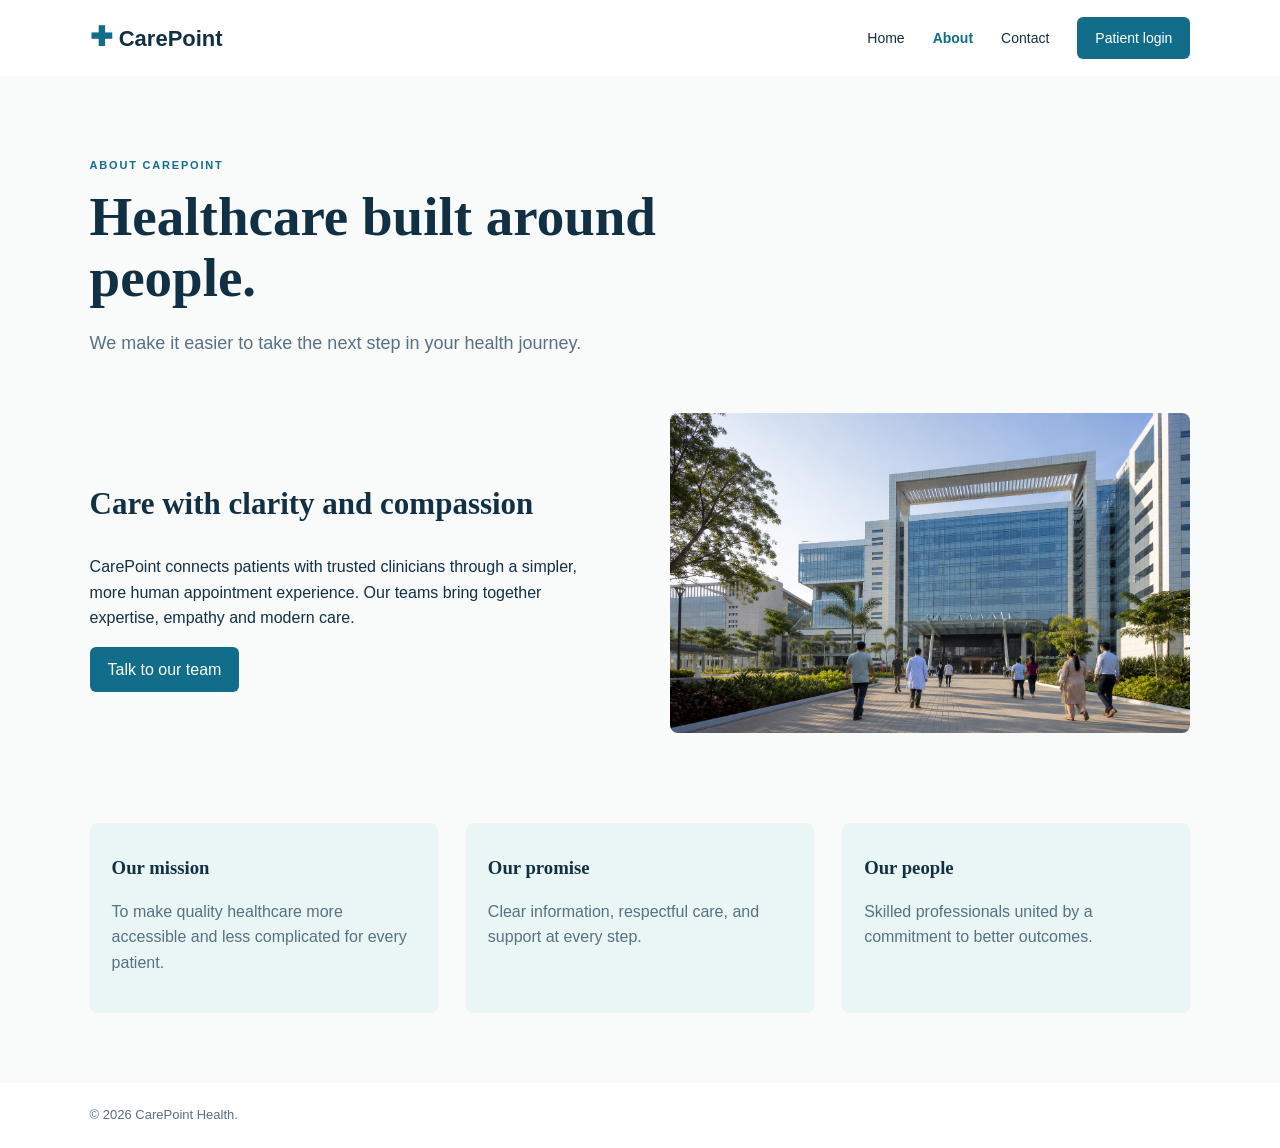
==== about.html @ 1382fa87 "this all login, dashaboard and landing" ====
<!doctype html><html lang="en"><head><meta charset="utf-8"><meta name="viewport" content="width=device-width,initial-scale=1"><title>About CarePoint</title><link rel="stylesheet" href="css/style.css"><link rel="stylesheet" href="css/about.css"></head><body><header><a class="brand" href="index.html"><span>✚</span> CarePoint</a><nav><a href="index.html">Home</a><a class="active" href="about.html">About</a><a href="contact.html">Contact</a><a class="nav-login" href="login.html">Patient login</a></nav><button class="menu">☰</button></header><main class="page"><p class="eyebrow">ABOUT CAREPOINT</p><h1>Healthcare built around people.</h1><p class="lead">We make it easier to take the next step in your health journey.</p><section class="split"><div><h2>Care with clarity and compassion</h2><p>CarePoint connects patients with trusted clinicians through a simpler, more human appointment experience. Our teams bring together expertise, empathy and modern care.</p><a class="button" href="contact.html">Talk to our team</a></div><img src="images/hospital.jpg" alt="Modern hospital"></section><section class="values"><article><h3>Our mission</h3><p>To make quality healthcare more accessible and less complicated for every patient.</p></article><article><h3>Our promise</h3><p>Clear information, respectful care, and support at every step.</p></article><article><h3>Our people</h3><p>Skilled professionals united by a commitment to better outcomes.</p></article></section></main><footer>© 2026 CarePoint Health.</footer><script src="js/about.js"></script><script src="js/script.js"></script></body></html>
---- css/style.css ----
:root{--ink:#123044;--blue:#126d8b;--aqua:#e8f5f5;--muted:#587080;--cream:#f8fbfa}*{box-sizing:border-box}body{margin:0;font:16px/1.6 Arial,sans-serif;color:var(--ink);background:var(--cream)}header{height:76px;display:flex;align-items:center;justify-content:space-between;padding:0 7%;background:#fff}.brand{font-weight:800;font-size:22px;color:var(--ink);text-decoration:none}.brand span{color:var(--blue);font-size:27px}nav{display:flex;align-items:center;gap:28px}nav a{color:var(--ink);text-decoration:none;font-size:14px}.active{font-weight:bold;color:var(--blue)}.nav-login,.button{background:var(--blue);color:#fff!important;padding:10px 18px;border-radius:6px}.menu{display:none;border:0;background:none;font-size:22px}.hero{min-height:510px;padding:80px 7%;display:grid;grid-template-columns:1.05fr .95fr;gap:50px;align-items:center;background:#eaf6f6}.eyebrow{letter-spacing:1.8px;font-size:11px;font-weight:bold;color:var(--blue)}h1{font-family:Georgia,serif;font-size:55px;line-height:1.12;margin:10px 0 20px}.lead{max-width:560px;color:var(--muted);font-size:18px}.actions{margin-top:30px;display:flex;gap:24px;align-items:center}.button{border:0;font:inherit;text-decoration:none;display:inline-block;cursor:pointer}.button b{margin-left:12px}.text-link{color:var(--blue);font-weight:bold}.hero-image{position:relative}.hero-image img{width:100%;height:400px;object-fit:cover;border-radius:8px}.availability{position:absolute;bottom:-20px;left:-30px;background:#fff;padding:14px 18px;display:flex;gap:10px;border-radius:6px;box-shadow:0 10px 28px #12304422}.availability span{color:#2ba879;font-weight:bold}.availability small{display:block;color:var(--muted)}.features,.values{display:grid;grid-template-columns:repeat(3,1fr);gap:28px;padding:65px 7%;background:#fff}.features article{padding:12px}.features i{font-size:27px;color:var(--blue);font-style:normal}.features h2,.values h3{font-family:Georgia,serif;margin:8px 0}.features p,.values p{color:var(--muted)}footer{padding:22px 7%;font-size:13px;color:var(--muted);background:#fff}.page{padding:70px 7%;min-height:calc(100vh - 130px)}.page>h1{max-width:700px}.split{display:grid;grid-template-columns:1fr 1fr;gap:60px;align-items:center;margin-top:55px}.split h2{font-family:Georgia,serif;font-size:31px}.split img{width:100%;height:320px;object-fit:cover;border-radius:8px}.values{padding:55px 0 0;background:transparent}.hidden{display:none}@media(max-width:700px){header{padding:0 5%}nav{display:none}.menu{display:block}.hero{padding:55px 6%;display:block}.hero h1,h1{font-size:40px}.hero-image{margin-top:45px}.features,.values,.split{grid-template-columns:1fr}.features{padding:35px 6%}.split{gap:25px}.page{padding:50px 6%}.availability{left:10px}.menu.open+nav{display:flex;position:absolute;top:76px;left:0;right:0;padding:20px;background:#fff;flex-direction:column;z-index:2}}
---- css/about.css ----
.values{margin-top:35px}.values article{padding:22px;background:#eaf6f6;border-radius:7px}
.values{margin-top:35px}.values article{padding:22px;background:#eaf6f6;border-radius:7px}
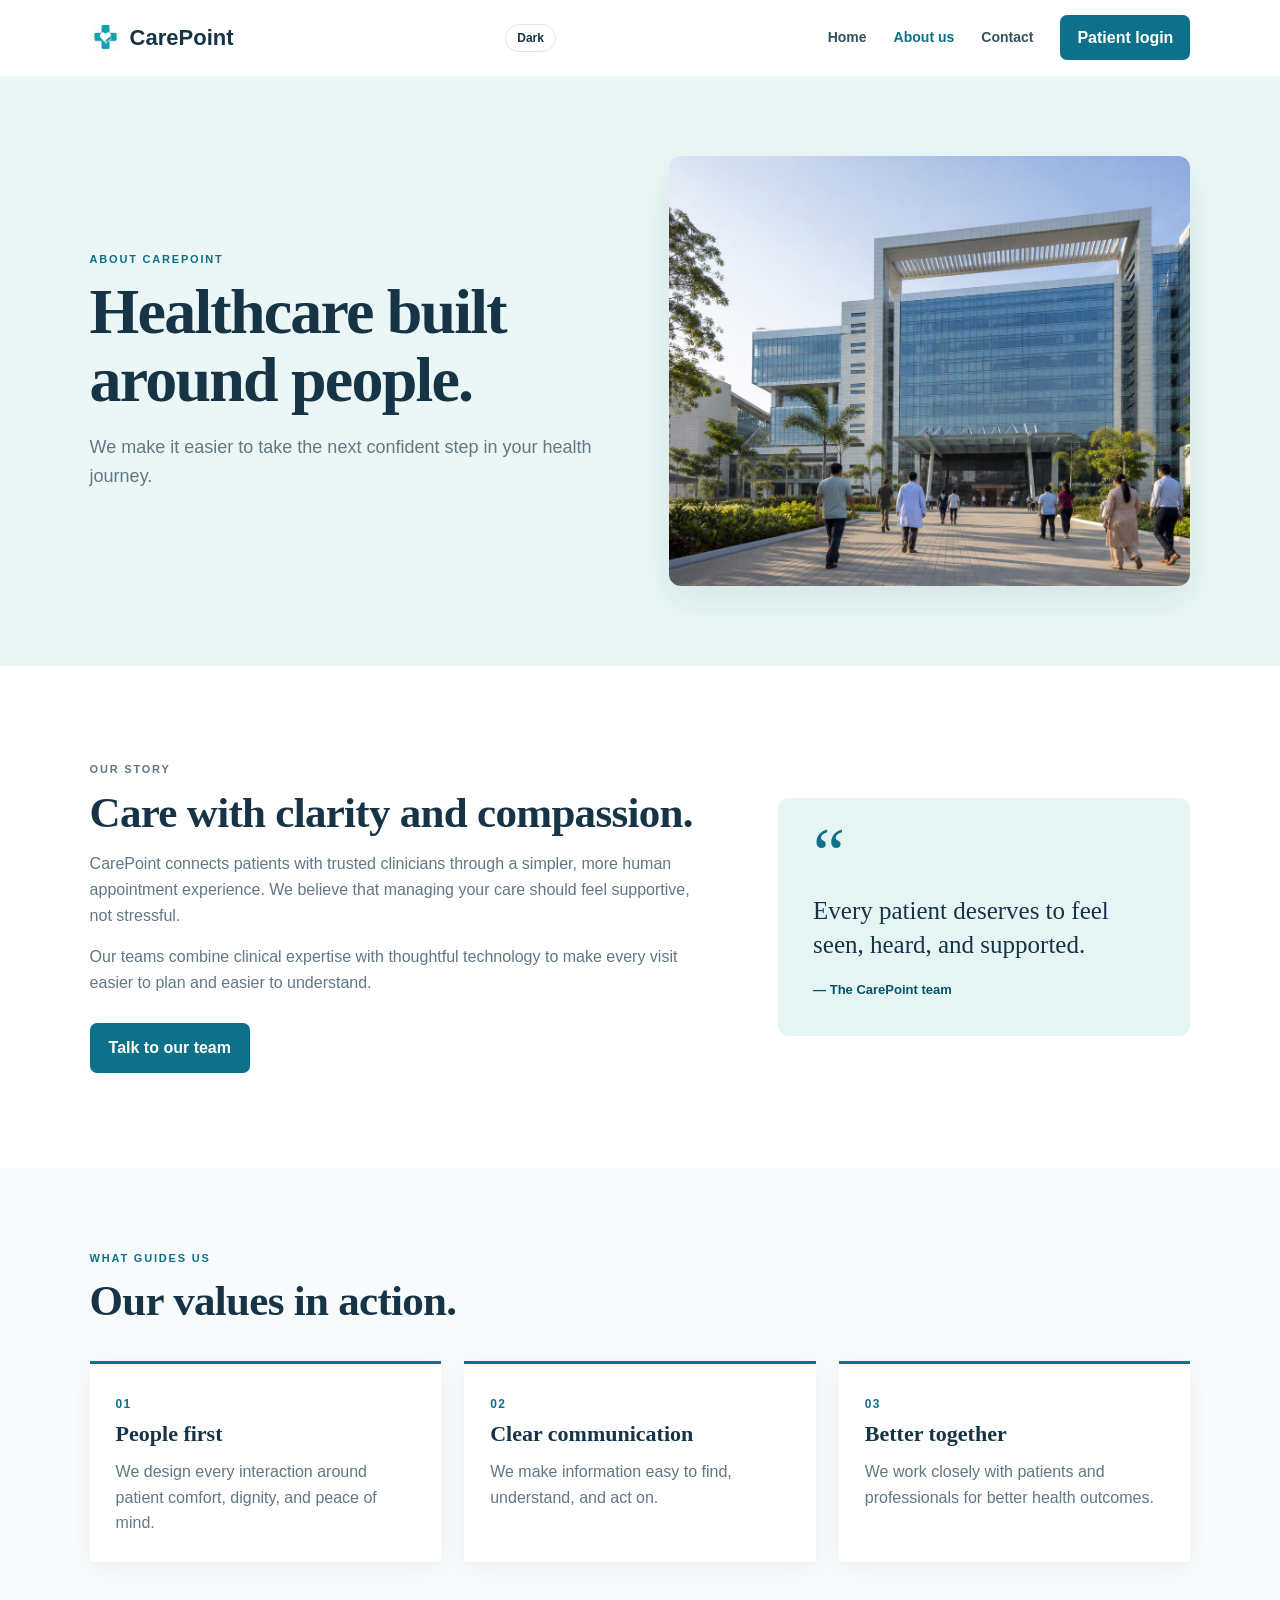
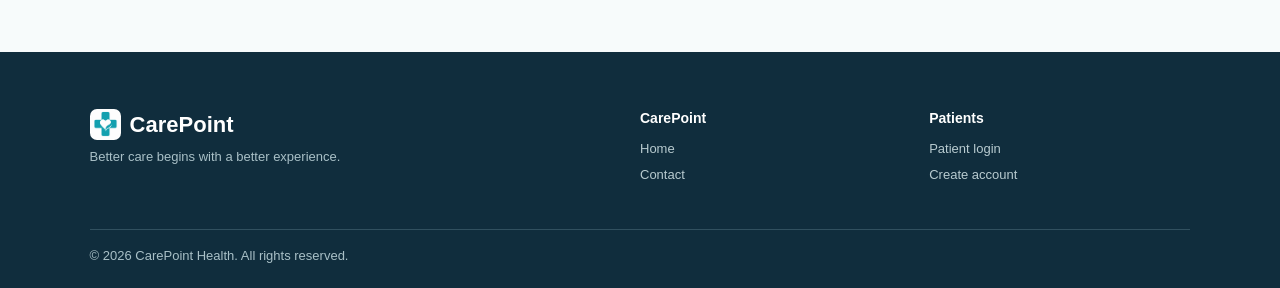
==== commit 9edff859: "logo" ====
--- a/about.html
+++ b/about.html
@@ -1 +1,104 @@
-<!doctype html><html lang="en"><head><meta charset="utf-8"><meta name="viewport" content="width=device-width,initial-scale=1"><title>About CarePoint</title><link rel="stylesheet" href="css/style.css"><link rel="stylesheet" href="css/about.css"></head><body><header><a class="brand" href="index.html"><span>✚</span> CarePoint</a><nav><a href="index.html">Home</a><a class="active" href="about.html">About</a><a href="contact.html">Contact</a><a class="nav-login" href="login.html">Patient login</a></nav><button class="menu">☰</button></header><main class="page"><p class="eyebrow">ABOUT CAREPOINT</p><h1>Healthcare built around people.</h1><p class="lead">We make it easier to take the next step in your health journey.</p><section class="split"><div><h2>Care with clarity and compassion</h2><p>CarePoint connects patients with trusted clinicians through a simpler, more human appointment experience. Our teams bring together expertise, empathy and modern care.</p><a class="button" href="contact.html">Talk to our team</a></div><img src="images/hospital.jpg" alt="Modern hospital"></section><section class="values"><article><h3>Our mission</h3><p>To make quality healthcare more accessible and less complicated for every patient.</p></article><article><h3>Our promise</h3><p>Clear information, respectful care, and support at every step.</p></article><article><h3>Our people</h3><p>Skilled professionals united by a commitment to better outcomes.</p></article></section></main><footer>© 2026 CarePoint Health.</footer><script src="js/about.js"></script><script src="js/script.js"></script></body></html>
+<!doctype html>
+<html lang="en">
+<head>
+<meta charset="utf-8">
+<meta name="viewport" content="width=device-width, initial-scale=1">
+<meta name="description" content="Learn about CarePoint Health.">
+<title>About us | CarePoint Health</title>
+<link rel="stylesheet" href="css/style.css">
+<link rel="stylesheet" href="css/about.css">
+</head>
+<body>
+<header class="site-header">
+<a class="brand" href="index.html">
+<img src="images/logo.png" alt="">
+<span>CarePoint</span>
+</a>
+<button class="menu" type="button" aria-expanded="false" aria-controls="site-navigation">
+<span>
+</span>
+<span>
+</span>
+<span>
+</span>
+</button>
+<nav id="site-navigation">
+<a href="index.html">Home</a>
+<a class="active" href="about.html">About us</a>
+<a href="contact.html">Contact</a>
+<a class="nav-login" href="login.html">Patient login</a>
+</nav>
+</header>
+<main>
+<section class="about-hero section-pad">
+<div>
+<p class="eyebrow">ABOUT CAREPOINT</p>
+<h1>Healthcare built<br>around people.</h1>
+<p class="lead">We make it easier to take the next confident step in your health journey.</p>
+</div>
+<img src="images/hospital.jpg" alt="CarePoint hospital exterior">
+</section>
+<section class="story section-pad">
+<div>
+<p class="eyebrow">OUR STORY</p>
+<h2>Care with clarity and compassion.</h2>
+<p>CarePoint connects patients with trusted clinicians through a simpler, more human appointment experience. We believe that managing your care should feel supportive, not stressful.</p>
+<p>Our teams combine clinical expertise with thoughtful technology to make every visit easier to plan and easier to understand.</p>
+<a class="button" href="contact.html">Talk to our team</a>
+</div>
+<aside>
+<div class="quote-mark">“</div>
+<blockquote>Every patient deserves to feel seen, heard, and supported.</blockquote>
+<p>— The CarePoint team</p>
+</aside>
+</section>
+<section class="values-wrap section-pad">
+<div class="section-heading">
+<p class="eyebrow">WHAT GUIDES US</p>
+<h2>Our values in action.</h2>
+</div>
+<div class="values">
+<article>
+<span>01</span>
+<h3>People first</h3>
+<p>We design every interaction around patient comfort, dignity, and peace of mind.</p>
+</article>
+<article>
+<span>02</span>
+<h3>Clear communication</h3>
+<p>We make information easy to find, understand, and act on.</p>
+</article>
+<article>
+<span>03</span>
+<h3>Better together</h3>
+<p>We work closely with patients and professionals for better health outcomes.</p>
+</article>
+</div>
+</section>
+</main>
+<footer class="site-footer">
+<div>
+<a class="brand" href="index.html">
+<img src="images/logo.png" alt="">
+<span>CarePoint</span>
+</a>
+<p>Better care begins with a better experience.</p>
+</div>
+<div>
+<h4>CarePoint</h4>
+<a href="index.html">Home</a>
+<a href="contact.html">Contact</a>
+</div>
+<div>
+<h4>Patients</h4>
+<a href="login.html">Patient login</a>
+<a href="login.html#register">Create account</a>
+</div>
+<p class="copyright">© 2026 CarePoint Health. All rights reserved.</p>
+</footer>
+<script src="js/script.js">
+</script>
+<script src="js/about.js">
+</script>
+</body>
+</html>
--- a/css/style.css
+++ b/css/style.css
@@ -1 +1,407 @@
-:root{--ink:#123044;--blue:#126d8b;--aqua:#e8f5f5;--muted:#587080;--cream:#f8fbfa}*{box-sizing:border-box}body{margin:0;font:16px/1.6 Arial,sans-serif;color:var(--ink);background:var(--cream)}header{height:76px;display:flex;align-items:center;justify-content:space-between;padding:0 7%;background:#fff}.brand{font-weight:800;font-size:22px;color:var(--ink);text-decoration:none}.brand span{color:var(--blue);font-size:27px}nav{display:flex;align-items:center;gap:28px}nav a{color:var(--ink);text-decoration:none;font-size:14px}.active{font-weight:bold;color:var(--blue)}.nav-login,.button{background:var(--blue);color:#fff!important;padding:10px 18px;border-radius:6px}.menu{display:none;border:0;background:none;font-size:22px}.hero{min-height:510px;padding:80px 7%;display:grid;grid-template-columns:1.05fr .95fr;gap:50px;align-items:center;background:#eaf6f6}.eyebrow{letter-spacing:1.8px;font-size:11px;font-weight:bold;color:var(--blue)}h1{font-family:Georgia,serif;font-size:55px;line-height:1.12;margin:10px 0 20px}.lead{max-width:560px;color:var(--muted);font-size:18px}.actions{margin-top:30px;display:flex;gap:24px;align-items:center}.button{border:0;font:inherit;text-decoration:none;display:inline-block;cursor:pointer}.button b{margin-left:12px}.text-link{color:var(--blue);font-weight:bold}.hero-image{position:relative}.hero-image img{width:100%;height:400px;object-fit:cover;border-radius:8px}.availability{position:absolute;bottom:-20px;left:-30px;background:#fff;padding:14px 18px;display:flex;gap:10px;border-radius:6px;box-shadow:0 10px 28px #12304422}.availability span{color:#2ba879;font-weight:bold}.availability small{display:block;color:var(--muted)}.features,.values{display:grid;grid-template-columns:repeat(3,1fr);gap:28px;padding:65px 7%;background:#fff}.features article{padding:12px}.features i{font-size:27px;color:var(--blue);font-style:normal}.features h2,.values h3{font-family:Georgia,serif;margin:8px 0}.features p,.values p{color:var(--muted)}footer{padding:22px 7%;font-size:13px;color:var(--muted);background:#fff}.page{padding:70px 7%;min-height:calc(100vh - 130px)}.page>h1{max-width:700px}.split{display:grid;grid-template-columns:1fr 1fr;gap:60px;align-items:center;margin-top:55px}.split h2{font-family:Georgia,serif;font-size:31px}.split img{width:100%;height:320px;object-fit:cover;border-radius:8px}.values{padding:55px 0 0;background:transparent}.hidden{display:none}@media(max-width:700px){header{padding:0 5%}nav{display:none}.menu{display:block}.hero{padding:55px 6%;display:block}.hero h1,h1{font-size:40px}.hero-image{margin-top:45px}.features,.values,.split{grid-template-columns:1fr}.features{padding:35px 6%}.split{gap:25px}.page{padding:50px 6%}.availability{left:10px}.menu.open+nav{display:flex;position:absolute;top:76px;left:0;right:0;padding:20px;background:#fff;flex-direction:column;z-index:2}}
+:root { --ink:#173447;
+--brand:#0d7289;
+--brand-dark:#07546a;
+--accent:#e4f5f4;
+--surface:#fff;
+--page:#f7fbfb;
+--muted:#607784;
+--line:#dce9ea;
+--success:#217c5a;
+--shadow:0 15px 40px rgba(20, 63, 76, .1);
+}
+* { box-sizing:border-box;
+}
+html { scroll-behavior:smooth;
+}
+body { margin:0;
+color:var(--ink);
+background:var(--page);
+font-family:Arial, Helvetica, sans-serif;
+line-height:1.6;
+}
+img { display:block;
+max-width:100%;
+}
+a { color:inherit;
+}
+.section-pad { padding-left:max(7%, 30px);
+padding-right:max(7%, 30px);
+}
+.site-header { position:sticky;
+top:0;
+z-index:20;
+min-height:76px;
+padding:0 max(7%, 30px);
+display:flex;
+align-items:center;
+justify-content:space-between;
+background:rgba(255,255,255,.96);
+border-bottom:1px solid transparent;
+backdrop-filter:blur(12px);
+}
+.site-header.scrolled { border-color:var(--line);
+box-shadow:0 4px 18px rgba(20,63,76,.06);
+}
+.brand { display:inline-flex;
+align-items:center;
+gap:9px;
+color:var(--ink);
+font-size:22px;
+font-weight:800;
+text-decoration:none;
+white-space:nowrap;
+}
+.brand img { width:31px;
+height:31px;
+object-fit:contain;
+border-radius:7px;
+}
+.theme-toggle { border:1px solid var(--line); border-radius:18px; padding:6px 11px; background:var(--surface); color:var(--ink); font-size:12px; font-weight:bold; cursor:pointer; }
+.theme-toggle:hover { border-color:var(--brand); color:var(--brand); }
+nav { display:flex;
+align-items:center;
+gap:27px;
+}
+nav a { color:#36515e;
+font-size:14px;
+font-weight:600;
+text-decoration:none;
+}
+nav a:hover, nav .active { color:var(--brand);
+}
+.nav-login, .button { display:inline-flex;
+align-items:center;
+justify-content:center;
+gap:12px;
+border:0;
+border-radius:7px;
+padding:12px 19px;
+color:#fff !important;
+background:var(--brand);
+font:inherit;
+font-weight:700;
+text-decoration:none;
+cursor:pointer;
+transition:background .2s, transform .2s;
+}
+.nav-login { padding:10px 17px;
+}
+.button:hover { background:var(--brand-dark);
+transform:translateY(-2px);
+}
+.button-light { color:var(--brand) !important;
+background:#fff;
+}
+.button-light:hover { background:#effbfa;
+}
+.menu { display:none;
+width:42px;
+border:0;
+padding:10px;
+background:none;
+cursor:pointer;
+}
+.menu span { display:block;
+height:2px;
+margin:5px 0;
+background:var(--ink);
+transition:.2s;
+}
+.hero { display:grid;
+grid-template-columns:1.03fr .97fr;
+gap:62px;
+align-items:center;
+min-height:580px;
+padding-top:76px;
+padding-bottom:78px;
+background:linear-gradient(115deg,#effbfb 0%,#e5f5f5 100%);
+}
+.eyebrow { margin:0 0 9px;
+color:var(--brand);
+font-size:11px;
+font-weight:800;
+letter-spacing:1.8px;
+}
+h1,h2,h3,h4,p { margin-top:0;
+}
+h1,h2,h3 { font-family:Georgia, 'Times New Roman', serif;
+}
+h1 { margin-bottom:19px;
+font-size:clamp(42px,5vw,65px);
+line-height:1.07;
+letter-spacing:-1.8px;
+}
+h2 { margin-bottom:13px;
+font-size:clamp(30px,3.5vw,43px);
+line-height:1.18;
+letter-spacing:-.7px;
+}
+h3 { margin-bottom:8px;
+font-size:22px;
+}
+.lead { max-width:570px;
+margin-bottom:0;
+color:var(--muted);
+font-size:18px;
+}
+.actions { display:flex;
+flex-wrap:wrap;
+gap:26px;
+align-items:center;
+margin-top:31px;
+}
+.text-link { color:var(--brand);
+font-size:14px;
+font-weight:800;
+text-underline-offset:5px;
+}
+.hero-trust { display:flex;
+flex-wrap:wrap;
+gap:22px;
+margin:28px 0 0;
+padding:0;
+color:#40606c;
+font-size:13px;
+font-weight:700;
+list-style:none;
+}
+.hero-image { position:relative;
+}
+.hero-image>img { width:100%;
+height:425px;
+object-fit:cover;
+border-radius:12px;
+box-shadow:var(--shadow);
+}
+.availability { position:absolute;
+left:-26px;
+bottom:-23px;
+display:flex;
+gap:11px;
+max-width:290px;
+padding:15px 18px;
+background:#fff;
+border-radius:8px;
+box-shadow:var(--shadow);
+font-size:13px;
+}
+.availability b { display:block;
+}
+.availability small { color:var(--muted);
+}
+.availability-icon { color:var(--success);
+font-weight:900;
+font-size:18px;
+}
+.stats { display:grid;
+grid-template-columns:repeat(4,1fr);
+gap:25px;
+padding-top:34px;
+padding-bottom:34px;
+background:var(--brand-dark);
+color:#fff;
+text-align:center;
+}
+.stats div { border-right:1px solid rgba(255,255,255,.22);
+}
+.stats div:last-child { border:0;
+}
+.stats strong,.stats span { display:block;
+}
+.stats strong { font-family:Georgia,serif;
+font-size:31px;
+}
+.stats span { font-size:13px;
+color:#d3eeee;
+}
+.section-heading { max-width:640px;
+margin-bottom:34px;
+}
+.section-heading>p:last-child { color:var(--muted);
+}
+#services { padding-top:86px;
+padding-bottom:86px;
+background:#fff;
+}
+.feature-grid,.doctor-grid,.values { display:grid;
+grid-template-columns:repeat(3,1fr);
+gap:23px;
+}
+.card { padding:29px;
+border:1px solid var(--line);
+border-radius:10px;
+background:#fff;
+transition:transform .2s,box-shadow .2s;
+}
+.card:hover { transform:translateY(-5px);
+box-shadow:var(--shadow);
+}
+.card p { min-height:77px;
+color:var(--muted);
+}
+.card a { color:var(--brand);
+font-size:14px;
+font-weight:bold;
+text-decoration:none;
+}
+.icon { display:grid;
+width:44px;
+height:44px;
+place-items:center;
+margin-bottom:18px;
+color:var(--brand);
+background:var(--accent);
+border-radius:9px;
+font-size:25px;
+}
+.doctor-section { padding-top:86px;
+padding-bottom:86px;
+}
+.doctor-card { overflow:hidden;
+border-radius:10px;
+background:#fff;
+box-shadow:0 7px 25px rgba(20,63,76,.08);
+}
+.doctor-card img { width:100%;
+height:280px;
+object-fit:cover;
+object-position:center top;
+}
+.doctor-card:nth-child(2) img { object-position:center 24%; }
+.doctor-card div { padding:19px;
+}
+.doctor-card p { margin-bottom:3px;
+color:var(--brand);
+font-size:10px;
+font-weight:bold;
+letter-spacing:1px;
+}
+.doctor-card h3 { margin-bottom:1px;
+font-size:21px;
+}
+.doctor-card span { color:var(--muted);
+font-size:13px;
+}
+.cta { display:flex;
+align-items:center;
+justify-content:space-between;
+gap:30px;
+padding-top:70px;
+padding-bottom:70px;
+background:var(--brand);
+color:#fff;
+}
+.cta .eyebrow { color:#c8efee;
+}
+.cta h2 { margin-bottom:0;
+}
+.site-footer { display:grid;
+grid-template-columns:2fr 1fr 1fr;
+gap:28px;
+padding:55px max(7%,30px) 21px;
+background:#102d3d;
+color:#e3f0f0;
+}
+.site-footer .brand { color:#fff;
+}
+.site-footer p { color:#a9c0c7;
+font-size:13px;
+}
+.site-footer h4 { margin:0 0 10px;
+color:#fff;
+font-size:14px;
+}
+.site-footer a:not(.brand) { display:block;
+margin:5px 0;
+color:#b8cbd0;
+font-size:13px;
+text-decoration:none;
+}
+.site-footer a:not(.brand):hover { color:#fff;
+}
+.site-footer .copyright { grid-column:1/-1;
+padding-top:16px;
+margin:10px 0 0;
+border-top:1px solid #31505f;
+}
+.form-status { min-height:24px;
+margin:14px 0 0;
+color:var(--success);
+font-size:14px;
+font-weight:700;
+}
+.form-status.error { color:#b33b3b;
+}
+@media (max-width:800px) { .site-header { min-height:68px;
+}
+.menu { display:block;
+}
+nav { position:absolute;
+top:68px;
+left:0;
+right:0;
+display:none;
+flex-direction:column;
+align-items:stretch;
+gap:0;
+padding:13px max(7%,30px) 20px;
+border-bottom:1px solid var(--line);
+background:#fff;
+}
+nav.open { display:flex;
+}
+nav a { padding:10px 0;
+}
+.nav-login { margin-top:8px;
+text-align:center;
+}
+.hero { grid-template-columns:1fr;
+gap:39px;
+min-height:auto;
+padding-top:58px;
+}
+.hero-image>img { height:350px;
+}
+.availability { left:10px;
+}
+.stats { grid-template-columns:repeat(2,1fr);
+}
+.stats div:nth-child(2) { border-right:0;
+}
+.stats div:nth-child(-n+2) { border-bottom:1px solid rgba(255,255,255,.22);
+padding-bottom:16px;
+}
+.feature-grid,.doctor-grid,.values { grid-template-columns:1fr;
+}
+.card p { min-height:auto;
+}
+.cta { align-items:flex-start;
+flex-direction:column;
+}
+.site-footer { grid-template-columns:1fr 1fr;
+}
+.site-footer>div:first-child { grid-column:1/-1;
+}
+}
+@media (max-width:480px) { .section-pad { padding-left:22px;
+padding-right:22px;
+}
+.dark-mode { --ink:#e7f4f5; --brand:#50bdca; --brand-dark:#123f50; --accent:#193e4a; --surface:#163340; --page:#102733; --muted:#b3cbd0; --line:#315361; background:var(--page); color:var(--ink); }
+.dark-mode .site-header, .dark-mode .card, .dark-mode .doctor-card, .dark-mode .contact-form, .dark-mode .auth-panel, .dark-mode .appointment-list, .dark-mode .portal-summary article { background:var(--surface); }
+.dark-mode .hero, .dark-mode .about-hero, .dark-mode .contact-hero, .dark-mode .booking-panel { background:#173b47; }
+.dark-mode .site-footer { background:#091d27; }
+.dark-mode input, .dark-mode select, .dark-mode textarea { background:#0f2a35; color:var(--ink); border-color:var(--line); }
+.hero { padding-top:45px;
+padding-bottom:55px;
+}
+.hero-image>img { height:290px;
+}
+.stats strong { font-size:25px;
+}
+.stats { gap:15px;
+}
+.site-footer { grid-template-columns:1fr;
+}
+.site-footer>div:first-child { grid-column:auto;
+}
+}
--- a/css/about.css
+++ b/css/about.css
@@ -1,2 +1,72 @@
-.values{margin-top:35px}.values article{padding:22px;background:#eaf6f6;border-radius:7px}
-.values{margin-top:35px}.values article{padding:22px;background:#eaf6f6;border-radius:7px}
+.about-hero { display:grid;
+grid-template-columns:1fr 1fr;
+gap:58px;
+align-items:center;
+padding-top:80px;
+padding-bottom:80px;
+background:#eaf7f6;
+}
+.about-hero img { width:100%;
+min-height:350px;
+height:430px;
+object-fit:cover;
+border-radius:12px;
+box-shadow:var(--shadow);
+}
+.story { display:grid;
+grid-template-columns:1.2fr .8fr;
+gap:70px;
+align-items:center;
+padding-top:95px;
+padding-bottom:95px;
+background:#fff;
+}
+.story p { max-width:630px;
+color:var(--muted);
+}
+.story .button { margin-top:12px;
+}
+.story aside { padding:35px;
+border-radius:11px;
+background:var(--accent);
+}
+.quote-mark { color:var(--brand);
+font-family:Georgia,serif;
+font-size:72px;
+line-height:.6;
+}
+.story blockquote { margin:18px 0;
+font-family:Georgia,serif;
+font-size:25px;
+line-height:1.35;
+}
+.story aside p { margin:0;
+color:var(--brand-dark);
+font-size:13px;
+font-weight:bold;
+}
+.values-wrap { padding-top:82px;
+padding-bottom:90px;
+}
+.values article { padding:26px;
+border-top:3px solid var(--brand);
+background:#fff;
+box-shadow:0 5px 20px rgba(20,63,76,.06);
+}
+.values span { color:var(--brand);
+font-size:12px;
+font-weight:bold;
+letter-spacing:1.3px;
+}
+.values p { margin-bottom:0;
+color:var(--muted);
+}
+@media(max-width:800px){.about-hero,.story{grid-template-columns:1fr;
+gap:35px}
+.about-hero{padding-top:56px;
+padding-bottom:56px}
+.story{padding-top:65px;
+padding-bottom:65px}
+.about-hero img{height:300px;
+min-height:0}
+}
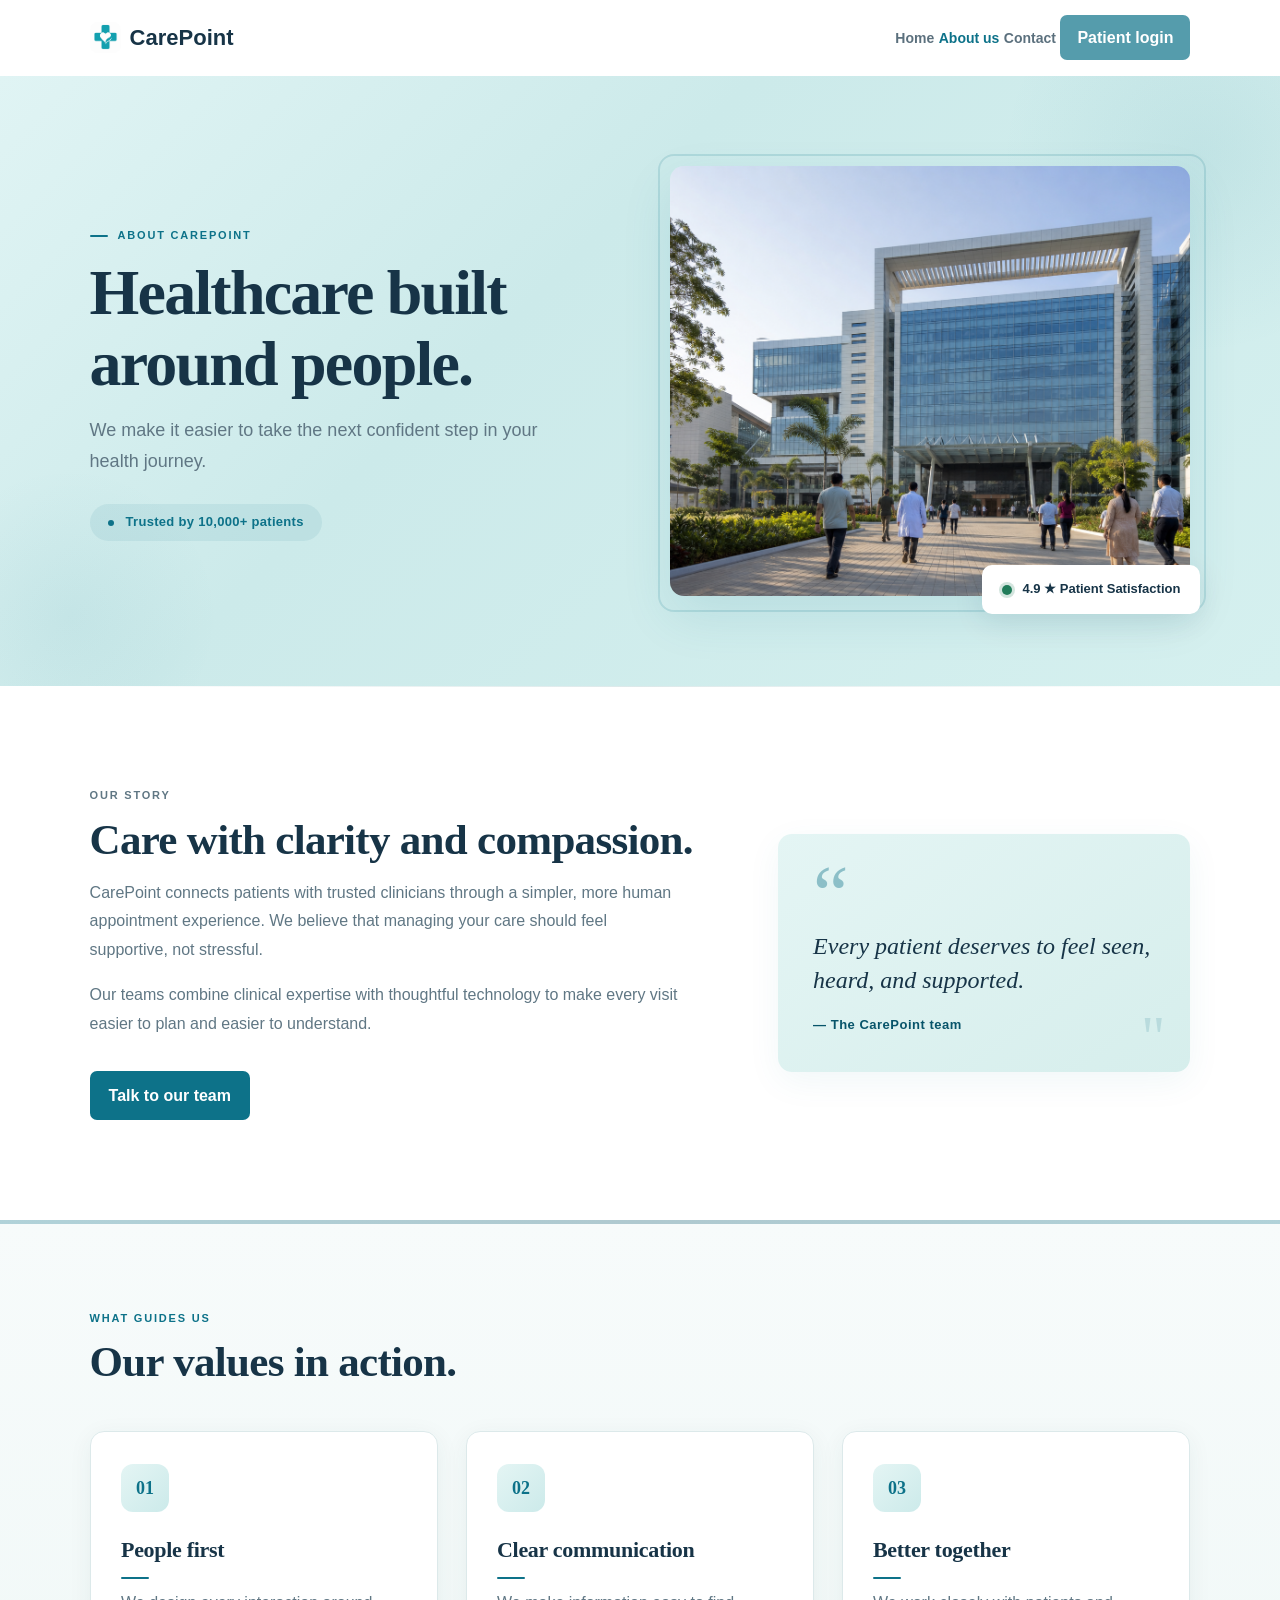
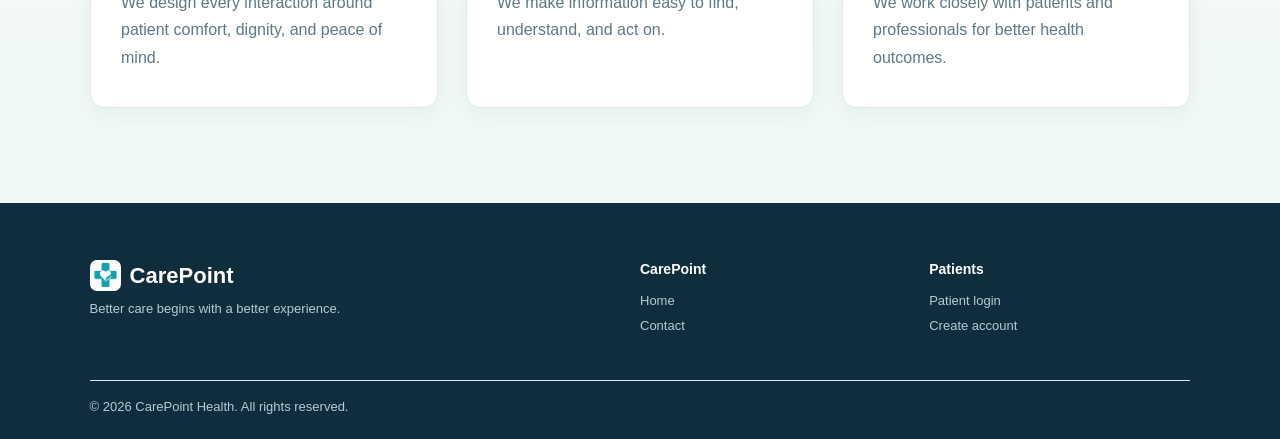
==== commit c2a7e7ad: "added doctor login and docter dashboard" ====
--- a/about.html
+++ b/about.html
@@ -31,45 +31,52 @@
 </header>
 <main>
 <section class="about-hero section-pad">
-<div>
+<div class="animate-in-left">
 <p class="eyebrow">ABOUT CAREPOINT</p>
 <h1>Healthcare built<br>around people.</h1>
 <p class="lead">We make it easier to take the next confident step in your health journey.</p>
+<div class="hero-accent"><span></span> Trusted by 10,000+ patients</div>
 </div>
+<div class="image-wrap animate-in-right">
 <img src="images/hospital.jpg" alt="CarePoint hospital exterior">
+<div class="image-badge">
+<span class="dot"></span>
+<span>4.9 ★ Patient Satisfaction</span>
+</div>
+</div>
 </section>
 <section class="story section-pad">
-<div>
+<div class="animate-in-left">
 <p class="eyebrow">OUR STORY</p>
 <h2>Care with clarity and compassion.</h2>
 <p>CarePoint connects patients with trusted clinicians through a simpler, more human appointment experience. We believe that managing your care should feel supportive, not stressful.</p>
 <p>Our teams combine clinical expertise with thoughtful technology to make every visit easier to plan and easier to understand.</p>
 <a class="button" href="contact.html">Talk to our team</a>
 </div>
-<aside>
+<aside class="animate-in-right">
 <div class="quote-mark">“</div>
 <blockquote>Every patient deserves to feel seen, heard, and supported.</blockquote>
 <p>— The CarePoint team</p>
 </aside>
 </section>
 <section class="values-wrap section-pad">
-<div class="section-heading">
+<div class="section-heading animate-in">
 <p class="eyebrow">WHAT GUIDES US</p>
 <h2>Our values in action.</h2>
 </div>
 <div class="values">
-<article>
-<span>01</span>
+<article class="animate-scale">
+<div class="value-icon">01</div>
 <h3>People first</h3>
 <p>We design every interaction around patient comfort, dignity, and peace of mind.</p>
 </article>
-<article>
-<span>02</span>
+<article class="animate-scale">
+<div class="value-icon">02</div>
 <h3>Clear communication</h3>
 <p>We make information easy to find, understand, and act on.</p>
 </article>
-<article>
-<span>03</span>
+<article class="animate-scale">
+<div class="value-icon">03</div>
 <h3>Better together</h3>
 <p>We work closely with patients and professionals for better health outcomes.</p>
 </article>
--- a/css/style.css
+++ b/css/style.css
@@ -8,6 +8,40 @@
 --line:#dce9ea;
 --success:#217c5a;
 --shadow:0 15px 40px rgba(20, 63, 76, .1);
+--nav-bg:rgba(255,255,255,.96);
+--card-bg:#fff;
+--hero-bg:linear-gradient(115deg,#effbfb 0%,#e5f5f5 100%);
+--hero-trust:#40606c;
+--footer-bg:#102d3d;
+--footer-text:#e3f0f0;
+--footer-link:#b8cbd0;
+--footer-brand:#fff;
+--stats-bg:var(--brand-dark);
+--toggle-bg:#e2e8f0;
+--toggle-icon:"🌙";
+}
+body.dark-mode {
+--ink:#e2e8f0;
+--brand:#4f8ef7;
+--brand-dark:#3b6fd4;
+--accent:#1e293b;
+--surface:#0f172a;
+--page:#0b1120;
+--muted:#94a3b8;
+--line:#1e293b;
+--success:#34d399;
+--shadow:0 15px 40px rgba(0, 0, 0, .4);
+--nav-bg:rgba(15,23,42,.96);
+--card-bg:#1e293b;
+--hero-bg:linear-gradient(115deg,#0f172a 0%,#1e293b 100%);
+--hero-trust:#94a3b8;
+--footer-bg:#020617;
+--footer-text:#94a3b8;
+--footer-link:#64748b;
+--footer-brand:#e2e8f0;
+--stats-bg:#0f172a;
+--toggle-bg:#334155;
+--toggle-icon:"☀️";
 }
 * { box-sizing:border-box;
 }
@@ -35,7 +69,7 @@
 display:flex;
 align-items:center;
 justify-content:space-between;
-background:rgba(255,255,255,.96);
+background:var(--nav-bg);
 border-bottom:1px solid transparent;
 backdrop-filter:blur(12px);
 }
@@ -56,18 +90,18 @@
 object-fit:contain;
 border-radius:7px;
 }
-.theme-toggle { border:1px solid var(--line); border-radius:18px; padding:6px 11px; background:var(--surface); color:var(--ink); font-size:12px; font-weight:bold; cursor:pointer; }
-.theme-toggle:hover { border-color:var(--brand); color:var(--brand); }
-nav { display:flex;
+nav {
 align-items:center;
 gap:27px;
 }
-nav a { color:#36515e;
+nav a { color:var(--ink);
 font-size:14px;
 font-weight:600;
 text-decoration:none;
+opacity:.7;
 }
 nav a:hover, nav .active { color:var(--brand);
+opacity:1;
 }
 .nav-login, .button { display:inline-flex;
 align-items:center;
@@ -90,9 +124,9 @@
 transform:translateY(-2px);
 }
 .button-light { color:var(--brand) !important;
-background:#fff;
-}
-.button-light:hover { background:#effbfa;
+background:var(--card-bg);
+}
+.button-light:hover { background:var(--accent);
 }
 .menu { display:none;
 width:42px;
@@ -107,6 +141,20 @@
 background:var(--ink);
 transition:.2s;
 }
+.dark-toggle {
+width:36px;
+height:36px;
+border:0;
+border-radius:50%;
+background:var(--toggle-bg);
+font-size:16px;
+cursor:pointer;
+display:grid;
+place-items:center;
+transition:background .2s,transform .2s;
+flex-shrink:0;
+}
+.dark-toggle:hover { transform:scale(1.1); }
 .hero { display:grid;
 grid-template-columns:1.03fr .97fr;
 gap:62px;
@@ -114,7 +162,7 @@
 min-height:580px;
 padding-top:76px;
 padding-bottom:78px;
-background:linear-gradient(115deg,#effbfb 0%,#e5f5f5 100%);
+background:var(--hero-bg);
 }
 .eyebrow { margin:0 0 9px;
 color:var(--brand);
@@ -160,7 +208,7 @@
 gap:22px;
 margin:28px 0 0;
 padding:0;
-color:#40606c;
+color:var(--hero-trust);
 font-size:13px;
 font-weight:700;
 list-style:none;
@@ -180,7 +228,7 @@
 gap:11px;
 max-width:290px;
 padding:15px 18px;
-background:#fff;
+background:var(--card-bg);
 border-radius:8px;
 box-shadow:var(--shadow);
 font-size:13px;
@@ -198,7 +246,7 @@
 gap:25px;
 padding-top:34px;
 padding-bottom:34px;
-background:var(--brand-dark);
+background:var(--stats-bg);
 color:#fff;
 text-align:center;
 }
@@ -221,7 +269,7 @@
 }
 #services { padding-top:86px;
 padding-bottom:86px;
-background:#fff;
+background:var(--card-bg);
 }
 .feature-grid,.doctor-grid,.values { display:grid;
 grid-template-columns:repeat(3,1fr);
@@ -230,7 +278,7 @@
 .card { padding:29px;
 border:1px solid var(--line);
 border-radius:10px;
-background:#fff;
+background:var(--card-bg);
 transition:transform .2s,box-shadow .2s;
 }
 .card:hover { transform:translateY(-5px);
@@ -259,7 +307,7 @@
 }
 .doctor-card { overflow:hidden;
 border-radius:10px;
-background:#fff;
+background:var(--card-bg);
 box-shadow:0 7px 25px rgba(20,63,76,.08);
 }
 .doctor-card img { width:100%;
@@ -267,7 +315,7 @@
 object-fit:cover;
 object-position:center top;
 }
-.doctor-card:nth-child(2) img { object-position:center 24%; }
+.doctor-card:nth-child(2) img { object-position: center 18%; }
 .doctor-card div { padding:19px;
 }
 .doctor-card p { margin-bottom:3px;
@@ -299,30 +347,30 @@
 grid-template-columns:2fr 1fr 1fr;
 gap:28px;
 padding:55px max(7%,30px) 21px;
-background:#102d3d;
-color:#e3f0f0;
-}
-.site-footer .brand { color:#fff;
-}
-.site-footer p { color:#a9c0c7;
+background:var(--footer-bg);
+color:var(--footer-text);
+}
+.site-footer .brand { color:var(--footer-brand);
+}
+.site-footer p { color:var(--footer-link);
 font-size:13px;
 }
 .site-footer h4 { margin:0 0 10px;
-color:#fff;
+color:var(--footer-brand);
 font-size:14px;
 }
 .site-footer a:not(.brand) { display:block;
 margin:5px 0;
-color:#b8cbd0;
+color:var(--footer-link);
 font-size:13px;
 text-decoration:none;
 }
-.site-footer a:not(.brand):hover { color:#fff;
+.site-footer a:not(.brand):hover { color:var(--footer-brand);
 }
 .site-footer .copyright { grid-column:1/-1;
 padding-top:16px;
 margin:10px 0 0;
-border-top:1px solid #31505f;
+border-top:1px solid var(--line);
 }
 .form-status { min-height:24px;
 margin:14px 0 0;
@@ -346,7 +394,7 @@
 gap:0;
 padding:13px max(7%,30px) 20px;
 border-bottom:1px solid var(--line);
-background:#fff;
+background:var(--nav-bg);
 }
 nav.open { display:flex;
 }
@@ -386,11 +434,7 @@
 @media (max-width:480px) { .section-pad { padding-left:22px;
 padding-right:22px;
 }
-.dark-mode { --ink:#e7f4f5; --brand:#50bdca; --brand-dark:#123f50; --accent:#193e4a; --surface:#163340; --page:#102733; --muted:#b3cbd0; --line:#315361; background:var(--page); color:var(--ink); }
-.dark-mode .site-header, .dark-mode .card, .dark-mode .doctor-card, .dark-mode .contact-form, .dark-mode .auth-panel, .dark-mode .appointment-list, .dark-mode .portal-summary article { background:var(--surface); }
-.dark-mode .hero, .dark-mode .about-hero, .dark-mode .contact-hero, .dark-mode .booking-panel { background:#173b47; }
-.dark-mode .site-footer { background:#091d27; }
-.dark-mode input, .dark-mode select, .dark-mode textarea { background:#0f2a35; color:var(--ink); border-color:var(--line); }
+
 .hero { padding-top:45px;
 padding-bottom:55px;
 }
--- a/css/about.css
+++ b/css/about.css
@@ -1,72 +1,528 @@
-.about-hero { display:grid;
-grid-template-columns:1fr 1fr;
-gap:58px;
-align-items:center;
-padding-top:80px;
-padding-bottom:80px;
-background:#eaf7f6;
-}
-.about-hero img { width:100%;
-min-height:350px;
-height:430px;
-object-fit:cover;
-border-radius:12px;
-box-shadow:var(--shadow);
-}
-.story { display:grid;
-grid-template-columns:1.2fr .8fr;
-gap:70px;
-align-items:center;
-padding-top:95px;
-padding-bottom:95px;
-background:#fff;
-}
-.story p { max-width:630px;
-color:var(--muted);
-}
-.story .button { margin-top:12px;
-}
-.story aside { padding:35px;
-border-radius:11px;
-background:var(--accent);
-}
-.quote-mark { color:var(--brand);
-font-family:Georgia,serif;
-font-size:72px;
-line-height:.6;
-}
-.story blockquote { margin:18px 0;
-font-family:Georgia,serif;
-font-size:25px;
-line-height:1.35;
-}
-.story aside p { margin:0;
-color:var(--brand-dark);
-font-size:13px;
-font-weight:bold;
-}
-.values-wrap { padding-top:82px;
-padding-bottom:90px;
-}
-.values article { padding:26px;
-border-top:3px solid var(--brand);
-background:#fff;
-box-shadow:0 5px 20px rgba(20,63,76,.06);
-}
-.values span { color:var(--brand);
-font-size:12px;
-font-weight:bold;
-letter-spacing:1.3px;
-}
-.values p { margin-bottom:0;
-color:var(--muted);
-}
-@media(max-width:800px){.about-hero,.story{grid-template-columns:1fr;
-gap:35px}
-.about-hero{padding-top:56px;
-padding-bottom:56px}
-.story{padding-top:65px;
-padding-bottom:65px}
-.about-hero img{height:300px;
-min-height:0}
-}
+/* ===== ANIMATIONS ===== */
+@keyframes fadeInUp {
+  from {
+    opacity: 0;
+    transform: translateY(40px);
+  }
+  to {
+    opacity: 1;
+    transform: translateY(0);
+  }
+}
+
+@keyframes fadeInLeft {
+  from {
+    opacity: 0;
+    transform: translateX(-40px);
+  }
+  to {
+    opacity: 1;
+    transform: translateX(0);
+  }
+}
+
+@keyframes fadeInRight {
+  from {
+    opacity: 0;
+    transform: translateX(40px);
+  }
+  to {
+    opacity: 1;
+    transform: translateX(0);
+  }
+}
+
+@keyframes scaleIn {
+  from {
+    opacity: 0;
+    transform: scale(0.85);
+  }
+  to {
+    opacity: 1;
+    transform: scale(1);
+  }
+}
+
+.animate-in {
+  opacity: 0;
+}
+
+.animate-in.visible {
+  animation: fadeInUp 0.7s ease forwards;
+}
+
+.animate-in-left.visible {
+  animation: fadeInLeft 0.7s ease forwards;
+}
+
+.animate-in-right.visible {
+  animation: fadeInRight 0.7s ease forwards;
+}
+
+.animate-scale.visible {
+  animation: scaleIn 0.6s ease forwards;
+}
+
+/* ===== HERO SECTION ===== */
+.about-hero {
+  display: grid;
+  grid-template-columns: 1fr 1fr;
+  gap: 60px;
+  align-items: center;
+  padding-top: 90px;
+  padding-bottom: 90px;
+  background: linear-gradient(135deg, #e0f4f4 0%, #cceaea 40%, #d5f0ef 100%);
+  position: relative;
+  overflow: hidden;
+}
+
+.about-hero::before {
+  content: '';
+  position: absolute;
+  top: -120px;
+  right: -120px;
+  width: 400px;
+  height: 400px;
+  border-radius: 50%;
+  background: radial-gradient(circle, rgba(13, 114, 137, 0.08) 0%, transparent 70%);
+  pointer-events: none;
+}
+
+.about-hero::after {
+  content: '';
+  position: absolute;
+  bottom: -80px;
+  left: -80px;
+  width: 300px;
+  height: 300px;
+  border-radius: 50%;
+  background: radial-gradient(circle, rgba(13, 114, 137, 0.06) 0%, transparent 70%);
+  pointer-events: none;
+}
+
+.about-hero > div {
+  position: relative;
+  z-index: 1;
+}
+
+.about-hero .eyebrow {
+  position: relative;
+  display: inline-block;
+  padding-left: 28px;
+  margin-bottom: 14px;
+}
+
+.about-hero .eyebrow::before {
+  content: '';
+  position: absolute;
+  left: 0;
+  top: 50%;
+  transform: translateY(-50%);
+  width: 18px;
+  height: 2px;
+  background: var(--brand);
+  border-radius: 2px;
+}
+
+.about-hero h1 {
+  margin-bottom: 16px;
+  line-height: 1.1;
+}
+
+.about-hero .lead {
+  max-width: 480px;
+  font-size: 18px;
+  line-height: 1.7;
+}
+
+.about-hero .hero-accent {
+  display: inline-block;
+  margin-top: 28px;
+  padding: 8px 18px;
+  background: rgba(13, 114, 137, 0.08);
+  border-radius: 50px;
+  color: var(--brand);
+  font-size: 13px;
+  font-weight: 700;
+  letter-spacing: 0.3px;
+}
+
+.about-hero .hero-accent span {
+  display: inline-block;
+  width: 6px;
+  height: 6px;
+  margin-right: 8px;
+  border-radius: 50%;
+  background: var(--brand);
+  vertical-align: middle;
+  animation: pulse 2s infinite;
+}
+
+@keyframes pulse {
+  0%, 100% { opacity: 1; }
+  50% { opacity: 0.4; }
+}
+
+.about-hero .image-wrap {
+  position: relative;
+  z-index: 1;
+}
+
+.about-hero .image-wrap::before {
+  content: '';
+  position: absolute;
+  top: -12px;
+  left: -12px;
+  width: calc(100% + 24px);
+  height: calc(100% + 24px);
+  border: 2px solid rgba(13, 114, 137, 0.15);
+  border-radius: 16px;
+  z-index: -1;
+  transition: transform 0.4s ease;
+}
+
+.about-hero .image-wrap:hover::before {
+  transform: translate(6px, 6px);
+}
+
+.about-hero img {
+  width: 100%;
+  min-height: 350px;
+  height: 430px;
+  object-fit: cover;
+  border-radius: 14px;
+  box-shadow: 0 20px 50px rgba(13, 114, 137, 0.12);
+  transition: transform 0.4s ease;
+}
+
+.about-hero img:hover {
+  transform: scale(1.01);
+}
+
+.about-hero .image-badge {
+  position: absolute;
+  bottom: -18px;
+  right: -10px;
+  display: flex;
+  align-items: center;
+  gap: 10px;
+  padding: 14px 20px;
+  background: #fff;
+  border-radius: 10px;
+  box-shadow: 0 8px 30px rgba(20, 63, 76, 0.1);
+  font-size: 13px;
+  font-weight: 700;
+  color: var(--ink);
+}
+
+.about-hero .image-badge .dot {
+  width: 10px;
+  height: 10px;
+  border-radius: 50%;
+  background: var(--success);
+  position: relative;
+}
+
+.about-hero .image-badge .dot::after {
+  content: '';
+  position: absolute;
+  inset: -3px;
+  border-radius: 50%;
+  background: rgba(33, 124, 90, 0.2);
+  animation: ripple 2s infinite;
+}
+
+@keyframes ripple {
+  0% { transform: scale(1); opacity: 1; }
+  100% { transform: scale(1.8); opacity: 0; }
+}
+
+/* ===== STORY SECTION ===== */
+.story {
+  display: grid;
+  grid-template-columns: 1.2fr 0.8fr;
+  gap: 70px;
+  align-items: center;
+  padding-top: 100px;
+  padding-bottom: 100px;
+  background: #fff;
+  position: relative;
+}
+
+.story::before {
+  content: '';
+  position: absolute;
+  top: 0;
+  left: max(7%, 30px);
+  right: max(7%, 30px);
+  height: 1px;
+  background: linear-gradient(to right, transparent, var(--line), transparent);
+}
+
+.story p {
+  max-width: 600px;
+  color: var(--muted);
+  line-height: 1.8;
+}
+
+.story .button {
+  margin-top: 16px;
+}
+
+.story aside {
+  padding: 40px 35px 35px;
+  border-radius: 14px;
+  background: linear-gradient(145deg, var(--accent) 0%, #d6eeec 100%);
+  position: relative;
+  box-shadow: 0 10px 35px rgba(13, 114, 137, 0.06);
+  transition: transform 0.3s ease, box-shadow 0.3s ease;
+}
+
+.story aside:hover {
+  transform: translateY(-4px);
+  box-shadow: 0 18px 45px rgba(13, 114, 137, 0.1);
+}
+
+.quote-mark {
+  color: var(--brand);
+  font-family: Georgia, serif;
+  font-size: 80px;
+  line-height: 0.5;
+  opacity: 0.4;
+  user-select: none;
+}
+
+.story blockquote {
+  margin: 16px 0 16px;
+  font-family: Georgia, serif;
+  font-size: 24px;
+  line-height: 1.4;
+  color: var(--ink);
+  font-style: italic;
+}
+
+.story aside p {
+  margin: 0;
+  color: var(--brand-dark);
+  font-size: 13px;
+  font-weight: bold;
+  letter-spacing: 0.5px;
+}
+
+.story aside::after {
+  content: '"';
+  position: absolute;
+  bottom: 20px;
+  right: 25px;
+  font-family: Georgia, serif;
+  font-size: 60px;
+  line-height: 0.5;
+  color: var(--brand);
+  opacity: 0.15;
+  pointer-events: none;
+}
+
+/* ===== VALUES SECTION ===== */
+.values-wrap {
+  padding-top: 90px;
+  padding-bottom: 95px;
+  position: relative;
+  background: linear-gradient(180deg, #f7fbfb 0%, #f0f8f7 100%);
+}
+
+.values-wrap::before {
+  content: '';
+  position: absolute;
+  top: 0;
+  left: 0;
+  right: 0;
+  height: 4px;
+  background: linear-gradient(to right, var(--brand), var(--brand-dark), var(--brand));
+  opacity: 0.3;
+}
+
+.values-wrap .section-heading {
+  margin-bottom: 44px;
+}
+
+.values {
+  display: grid;
+  grid-template-columns: repeat(3, 1fr);
+  gap: 28px;
+}
+
+.values article {
+  padding: 32px 30px 36px;
+  border-radius: 14px;
+  background: #fff;
+  box-shadow: 0 5px 25px rgba(20, 63, 76, 0.06);
+  border: 1px solid var(--line);
+  transition: transform 0.35s ease, box-shadow 0.35s ease;
+  position: relative;
+  overflow: hidden;
+}
+
+.values article::before {
+  content: '';
+  position: absolute;
+  top: 0;
+  left: 0;
+  right: 0;
+  height: 4px;
+  background: linear-gradient(to right, var(--brand), var(--brand-dark));
+  transform: scaleX(0);
+  transform-origin: left;
+  transition: transform 0.4s ease;
+}
+
+.values article:hover {
+  transform: translateY(-8px);
+  box-shadow: 0 20px 50px rgba(20, 63, 76, 0.1);
+  border-color: transparent;
+}
+
+.values article:hover::before {
+  transform: scaleX(1);
+}
+
+.values article .value-icon {
+  display: inline-flex;
+  align-items: center;
+  justify-content: center;
+  width: 48px;
+  height: 48px;
+  margin-bottom: 20px;
+  border-radius: 12px;
+  background: linear-gradient(135deg, var(--accent) 0%, #cceaea 100%);
+  color: var(--brand);
+  font-size: 18px;
+  font-weight: 900;
+  font-family: Georgia, serif;
+  transition: transform 0.3s ease, box-shadow 0.3s ease;
+}
+
+.values article:hover .value-icon {
+  transform: scale(1.1) rotate(-3deg);
+  box-shadow: 0 6px 20px rgba(13, 114, 137, 0.15);
+}
+
+.values article h3 {
+  margin-bottom: 10px;
+  font-size: 22px;
+  letter-spacing: -0.3px;
+  position: relative;
+}
+
+.values article h3::after {
+  content: '';
+  display: block;
+  width: 28px;
+  height: 2px;
+  margin-top: 10px;
+  background: var(--brand);
+  border-radius: 2px;
+  transition: width 0.3s ease;
+}
+
+.values article:hover h3::after {
+  width: 45px;
+}
+
+.values article p {
+  margin-bottom: 0;
+  color: var(--muted);
+  line-height: 1.7;
+}
+
+/* ===== RESPONSIVE ===== */
+@media (max-width: 800px) {
+  .about-hero,
+  .story {
+    grid-template-columns: 1fr;
+    gap: 40px;
+  }
+  .about-hero {
+    padding-top: 60px;
+    padding-bottom: 60px;
+  }
+  .about-hero::before,
+  .about-hero::after {
+    display: none;
+  }
+  .about-hero h1 {
+    font-size: clamp(34px, 8vw, 48px);
+  }
+  .about-hero .image-badge {
+    bottom: -15px;
+    right: 5px;
+    padding: 10px 16px;
+    font-size: 12px;
+  }
+  .story {
+    padding-top: 70px;
+    padding-bottom: 70px;
+  }
+  .story blockquote {
+    font-size: 22px;
+  }
+  .about-hero img {
+    height: 300px;
+    min-height: 0;
+  }
+  .about-hero .image-wrap::before {
+    display: none;
+  }
+  .values-wrap {
+    padding-top: 65px;
+    padding-bottom: 70px;
+  }
+  .values {
+    grid-template-columns: 1fr;
+    gap: 20px;
+  }
+  .values article {
+    padding: 26px 24px 30px;
+  }
+  .values article:hover {
+    transform: translateY(-5px);
+  }
+}
+
+@media (max-width: 480px) {
+  .about-hero {
+    padding-top: 45px;
+    padding-bottom: 45px;
+  }
+  .about-hero img {
+    height: 250px;
+  }
+  .about-hero .image-badge {
+    position: relative;
+    bottom: auto;
+    right: auto;
+    margin-top: 15px;
+    display: inline-flex;
+  }
+  .story {
+    padding-top: 55px;
+    padding-bottom: 55px;
+  }
+  .story aside {
+    padding: 30px 25px 30px;
+  }
+  .quote-mark {
+    font-size: 60px;
+  }
+  .story blockquote {
+    font-size: 20px;
+  }
+  .values-wrap {
+    padding-top: 50px;
+    padding-bottom: 55px;
+  }
+  .values article .value-icon {
+    width: 40px;
+    height: 40px;
+    font-size: 15px;
+  }
+}
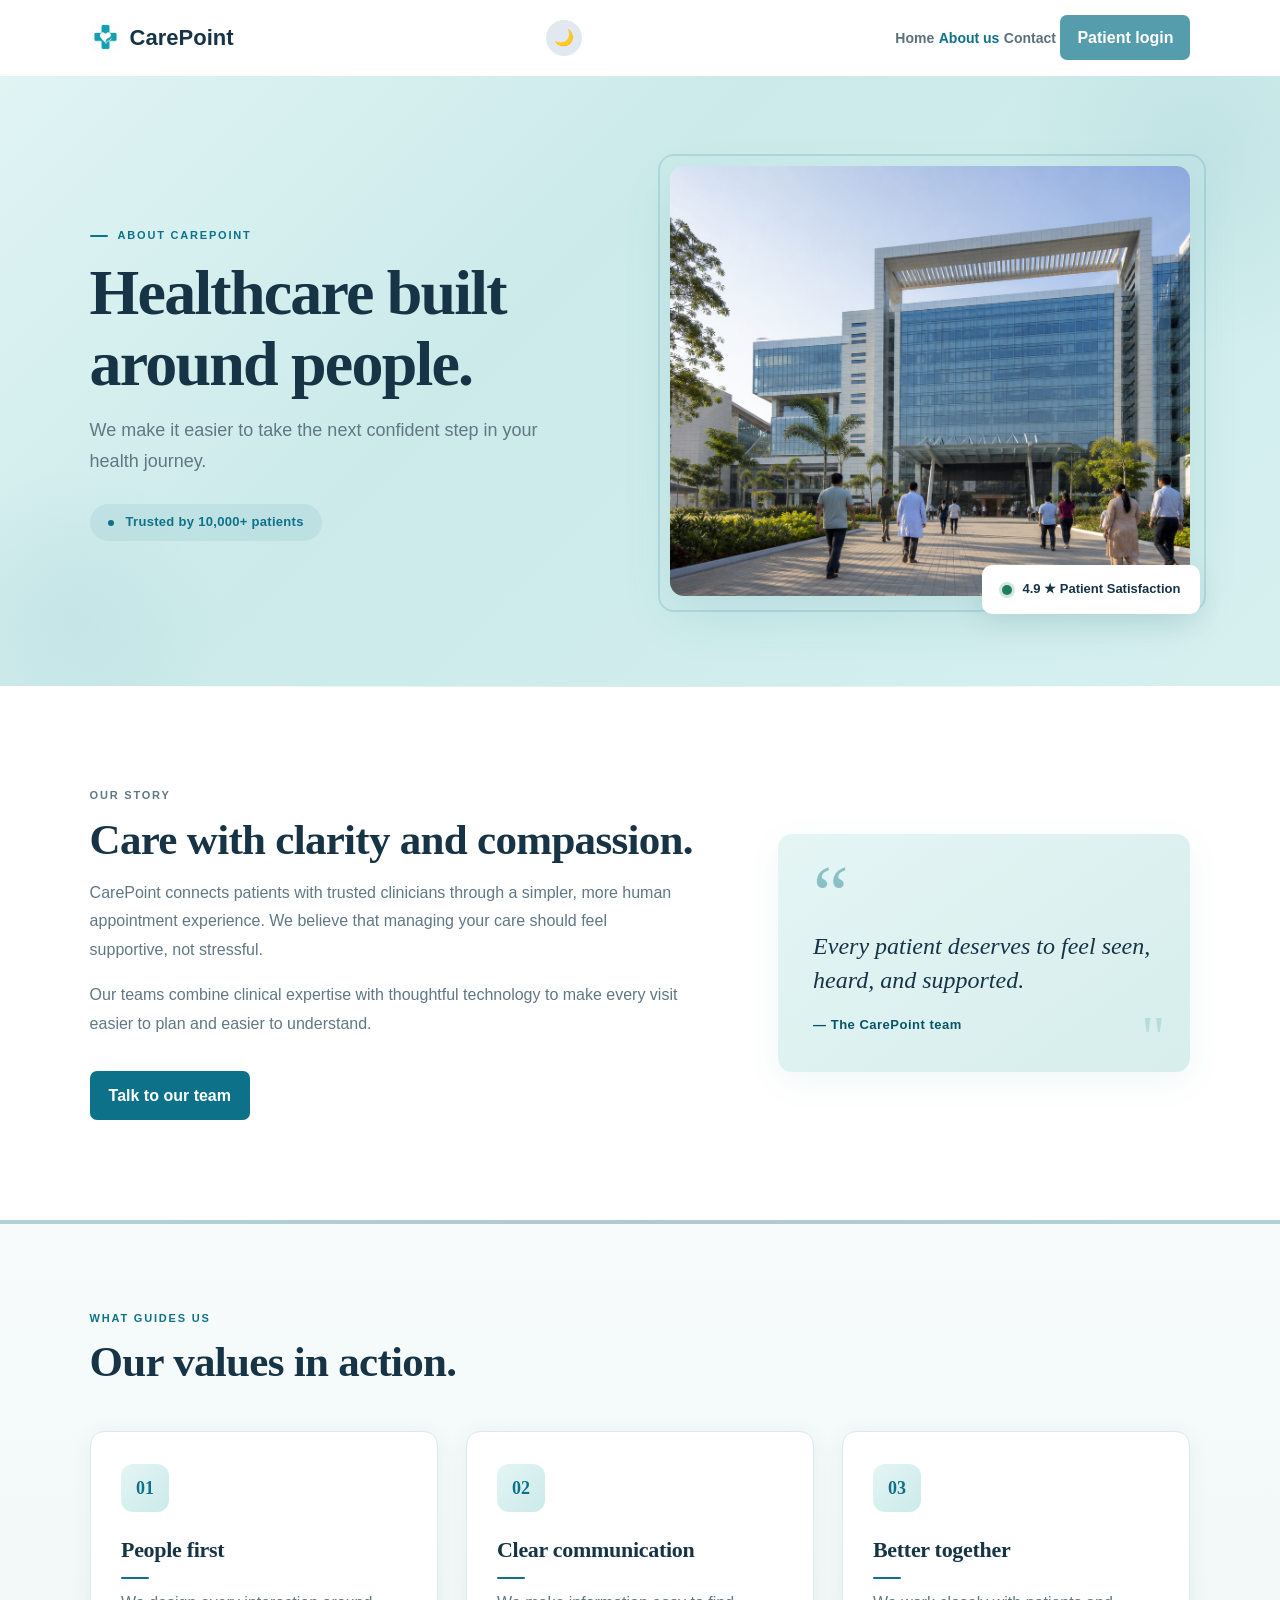
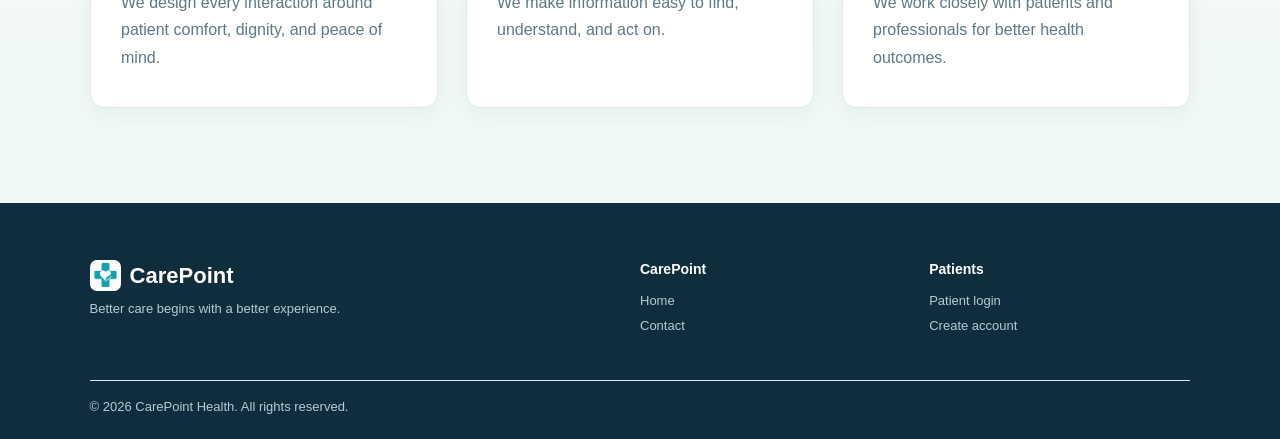
==== commit e6345ec1: "final commit" ====
--- a/about.html
+++ b/about.html
@@ -22,6 +22,7 @@
 <span>
 </span>
 </button>
+<button class="dark-toggle" type="button" aria-label="Toggle dark mode" id="darkModeToggle">🌙</button>
 <nav id="site-navigation">
 <a href="index.html">Home</a>
 <a class="active" href="about.html">About us</a>
--- a/css/style.css
+++ b/css/style.css
@@ -271,18 +271,48 @@
 padding-bottom:86px;
 background:var(--card-bg);
 }
-.feature-grid,.doctor-grid,.values { display:grid;
+.feature-grid,.doctor-grid,.values,.steps-grid { display:grid;
 grid-template-columns:repeat(3,1fr);
 gap:23px;
 }
-.card { padding:29px;
+.card,.step-card { padding:29px;
 border:1px solid var(--line);
 border-radius:10px;
 background:var(--card-bg);
 transition:transform .2s,box-shadow .2s;
 }
-.card:hover { transform:translateY(-5px);
+.card:hover,.step-card:hover { transform:translateY(-5px);
 box-shadow:var(--shadow);
+}
+.step-card {
+background:linear-gradient(135deg,var(--accent) 0%,var(--surface) 100%);
+}
+.step-number {
+display:inline-flex;
+align-items:center;
+justify-content:center;
+width:42px;
+height:42px;
+margin-bottom:16px;
+border-radius:999px;
+background:var(--brand);
+color:#fff;
+font-size:14px;
+font-weight:700;
+}
+.process-section {
+padding-top:86px;
+padding-bottom:86px;
+background:var(--page);
+}
+.reveal {
+opacity:0;
+transform:translateY(24px);
+transition:opacity .6s ease, transform .6s ease;
+}
+.reveal.is-visible {
+opacity:1;
+transform:translateY(0);
 }
 .card p { min-height:77px;
 color:var(--muted);
@@ -309,6 +339,12 @@
 border-radius:10px;
 background:var(--card-bg);
 box-shadow:0 7px 25px rgba(20,63,76,.08);
+cursor:pointer;
+transition:transform .3s ease, box-shadow .3s ease;
+}
+.doctor-card:hover {
+transform:translateY(-6px);
+box-shadow:0 15px 35px rgba(20,63,76,.15);
 }
 .doctor-card img { width:100%;
 height:280px;
@@ -380,6 +416,140 @@
 }
 .form-status.error { color:#b33b3b;
 }
+/* ===== Doctor Profile Modal ===== */
+.modal-overlay {
+position:fixed;
+top:0;
+left:0;
+right:0;
+bottom:0;
+z-index:999;
+display:flex;
+align-items:center;
+justify-content:center;
+background:rgba(0,0,0,.55);
+backdrop-filter:blur(6px);
+opacity:0;
+visibility:hidden;
+transition:opacity .3s ease, visibility .3s ease;
+padding:20px;
+}
+.modal-overlay.active {
+opacity:1;
+visibility:visible;
+}
+.modal-content {
+position:relative;
+max-width:640px;
+width:100%;
+max-height:90vh;
+overflow-y:auto;
+background:var(--card-bg);
+border-radius:14px;
+box-shadow:0 30px 60px rgba(0,0,0,.25);
+transform:scale(.93) translateY(20px);
+transition:transform .35s cubic-bezier(.34,1.56,.64,1);
+}
+.modal-overlay.active .modal-content {
+transform:scale(1) translateY(0);
+}
+.modal-close {
+position:absolute;
+top:12px;
+right:16px;
+width:36px;
+height:36px;
+border:0;
+border-radius:50%;
+background:var(--accent);
+color:var(--ink);
+font-size:22px;
+line-height:1;
+cursor:pointer;
+display:grid;
+place-items:center;
+transition:background .2s, transform .2s;
+z-index:2;
+}
+.modal-close:hover {
+background:var(--line);
+transform:rotate(90deg);
+}
+.modal-body {
+display:grid;
+grid-template-columns:1fr 1.1fr;
+gap:0;
+}
+.modal-image {
+overflow:hidden;
+border-radius:14px 0 0 14px;
+min-height:280px;
+}
+.modal-image img {
+width:100%;
+height:100%;
+object-fit:cover;
+object-position:center top;
+display:block;
+}
+.modal-info {
+padding:32px 28px;
+display:flex;
+flex-direction:column;
+justify-content:center;
+}
+.modal-specialty {
+margin:0 0 6px;
+color:var(--brand);
+font-size:10px;
+font-weight:800;
+letter-spacing:1.5px;
+}
+.modal-info h3 {
+margin:0 0 4px;
+font-size:26px;
+font-family:Georgia, 'Times New Roman', serif;
+}
+.modal-experience {
+display:block;
+margin-bottom:10px;
+color:var(--muted);
+font-size:14px;
+}
+.modal-description {
+margin:0 0 14px;
+color:var(--muted);
+font-size:14px;
+line-height:1.7;
+}
+.modal-email {
+margin:0 0 18px;
+color:var(--muted);
+font-size:14px;
+}
+.modal-info .button {
+align-self:flex-start;
+}
+@media (max-width:600px) {
+.modal-body {
+grid-template-columns:1fr;
+}
+.modal-image {
+border-radius:14px 14px 0 0;
+min-height:200px;
+max-height:240px;
+}
+.modal-image img {
+border-radius:14px 14px 0 0;
+}
+.modal-info {
+padding:24px 20px;
+}
+.modal-info h3 {
+font-size:22px;
+}
+}
+
 @media (max-width:800px) { .site-header { min-height:68px;
 }
 .menu { display:block;
@@ -419,7 +589,7 @@
 .stats div:nth-child(-n+2) { border-bottom:1px solid rgba(255,255,255,.22);
 padding-bottom:16px;
 }
-.feature-grid,.doctor-grid,.values { grid-template-columns:1fr;
+.feature-grid,.doctor-grid,.values,.steps-grid { grid-template-columns:1fr;
 }
 .card p { min-height:auto;
 }
